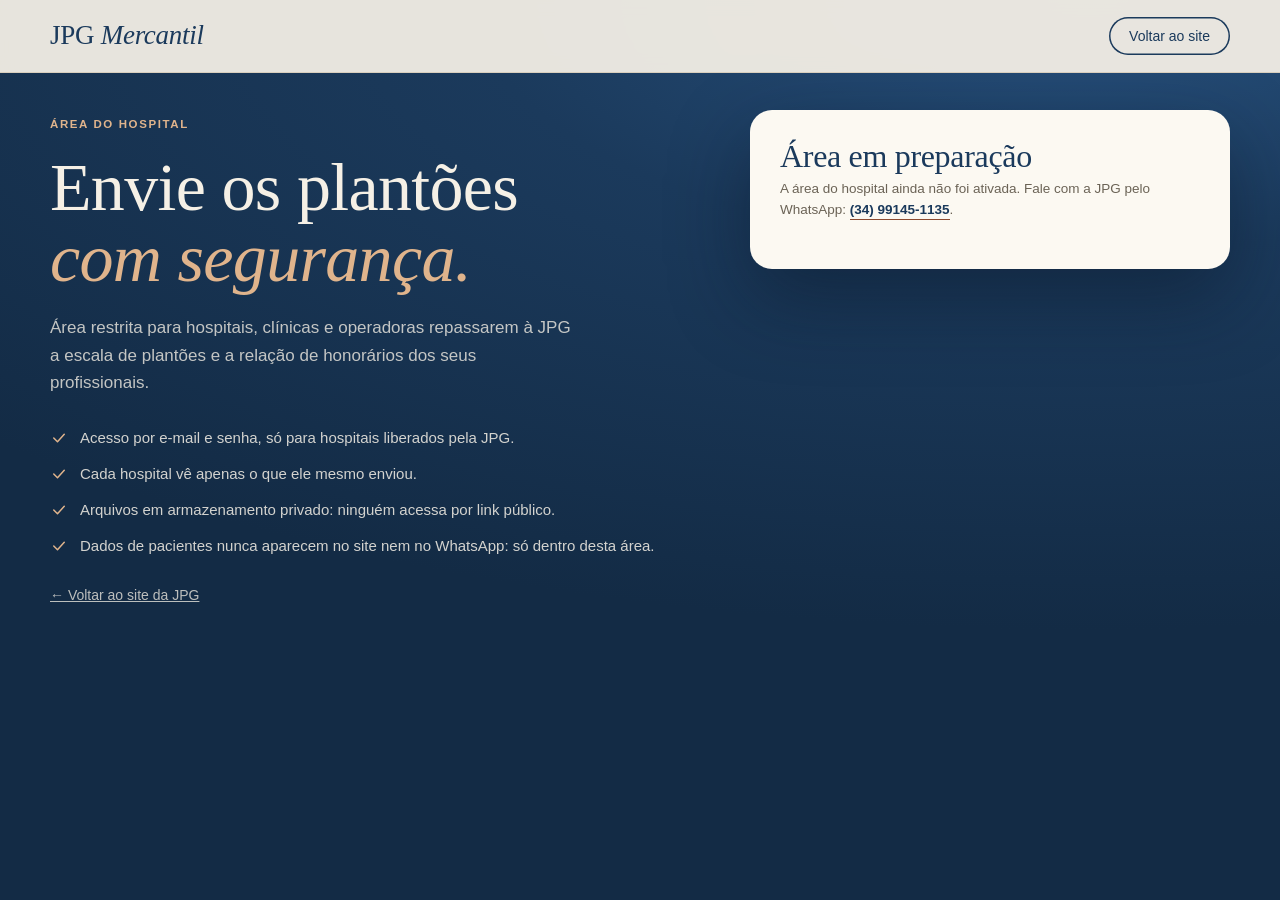
==== hospital.html @ ee18890b "v2 (rascunho): design refinado, taxa oculta, área do hospital com login (Supabase), CSP, sem inline" ====
<!doctype html>
<html lang="pt-BR">
<head>
<meta charset="utf-8">
<meta name="viewport" content="width=device-width, initial-scale=1">
<meta http-equiv="Content-Security-Policy" content="default-src 'self'; script-src 'self'; style-src 'self' https://fonts.googleapis.com; font-src https://fonts.gstatic.com; img-src 'self' data:; connect-src 'self' https://*.supabase.co; form-action 'none'; base-uri 'none'; object-src 'none'">
<meta name="referrer" content="no-referrer">
<meta name="robots" content="noindex,nofollow">
<title>JPG Mercantil · Área do hospital</title>
<link rel="preconnect" href="https://fonts.googleapis.com">
<link rel="preconnect" href="https://fonts.gstatic.com" crossorigin>
<link href="https://fonts.googleapis.com/css2?family=Cormorant+Garamond:ital,wght@0,400;0,500;0,600;1,400;1,500&family=Inter+Tight:wght@400;500;600;700&display=swap" rel="stylesheet">
<link rel="stylesheet" href="style.css">
</head>
<body>
<svg width="0" height="0" class="sprite" aria-hidden="true">
  <symbol id="i-ok" viewBox="0 0 24 24" fill="none" stroke="currentColor" stroke-width="2" stroke-linecap="round" stroke-linejoin="round"><path d="m5 12 5 5 9-10"/></symbol>
  <symbol id="i-seta" viewBox="0 0 24 24" fill="none" stroke="currentColor" stroke-width="1.8" stroke-linecap="round" stroke-linejoin="round"><path d="M5 12h14M13 6l6 6-6 6"/></symbol>
</svg>

<header class="nav solid" id="nav">
  <div class="wrap">
    <a href="index.html" class="logo" aria-label="JPG Mercantil, início">JPG <em>Mercantil</em></a>
    <ul><li><a href="index.html" class="btn btn-o">Voltar ao site</a></li></ul>
  </div>
</header>

<main class="portal">
  <div class="wrap">
    <div>
      <span class="eyebrow">Área do hospital</span>
      <h1>Envie os plantões<br><em>com segurança.</em></h1>
      <p class="lead">Área restrita para hospitais, clínicas e operadoras repassarem à JPG a escala de plantões e a relação de honorários dos seus profissionais.</p>
      <ul class="lista">
        <li><svg><use href="#i-ok"/></svg>Acesso por e-mail e senha, só para hospitais liberados pela JPG.</li>
        <li><svg><use href="#i-ok"/></svg>Cada hospital vê apenas o que ele mesmo enviou.</li>
        <li><svg><use href="#i-ok"/></svg>Arquivos em armazenamento privado: ninguém acessa por link público.</li>
        <li><svg><use href="#i-ok"/></svg>Dados de pacientes nunca aparecem no site nem no WhatsApp: só dentro desta área.</li>
      </ul>
      <a class="voltar" href="index.html">← Voltar ao site da JPG</a>
    </div>

    <div>
      <!-- sem configuração -->
      <div class="pcard oculto" id="v-off">
        <h2>Área em preparação</h2>
        <p class="sub">A área do hospital ainda não foi ativada. Fale com a JPG pelo WhatsApp: <a class="link" href="https://wa.me/5534991451135" target="_blank" rel="noopener">(34) 99145-1135</a>.</p>
      </div>

      <!-- login -->
      <form class="pcard" id="v-login" novalidate>
        <h2>Entrar</h2>
        <p class="sub">Use o e-mail e a senha do seu hospital.</p>
        <div class="campo"><label class="lbl" for="l-email">E-mail</label><input id="l-email" type="email" autocomplete="username" required></div>
        <div class="campo"><label class="lbl" for="l-senha">Senha</label><input id="l-senha" type="password" autocomplete="current-password" required></div>
        <button class="btn btn-t" type="submit">Entrar <svg><use href="#i-seta"/></svg></button>
        <p class="msg" id="l-msg" role="alert"></p>
        <div class="troca"><button type="button" class="linkbtn" id="ir-reset">Esqueci a senha</button><span>·</span><button type="button" class="linkbtn" id="ir-cadastro">Cadastrar hospital</button></div>
      </form>

      <!-- cadastro -->
      <form class="pcard oculto" id="v-cadastro" novalidate>
        <h2>Cadastrar hospital</h2>
        <p class="sub">Depois do cadastro a JPG confere os dados e libera o acesso.</p>
        <div class="campo"><label class="lbl" for="c-razao">Nome do hospital / clínica</label><input id="c-razao" autocomplete="organization" maxlength="120" required></div>
        <div class="grid2">
          <div class="campo"><label class="lbl" for="c-cnpj">CNPJ</label><input id="c-cnpj" inputmode="numeric" maxlength="18" placeholder="00.000.000/0000-00" required></div>
          <div class="campo"><label class="lbl" for="c-tel">Telefone</label><input id="c-tel" inputmode="tel" autocomplete="tel" placeholder="(00) 00000-0000"></div>
        </div>
        <div class="campo"><label class="lbl" for="c-resp">Responsável</label><input id="c-resp" autocomplete="name" maxlength="100" required></div>
        <div class="campo"><label class="lbl" for="c-email">E-mail</label><input id="c-email" type="email" autocomplete="email" required></div>
        <div class="campo"><label class="lbl" for="c-senha">Senha (mínimo 10 caracteres)</label><input id="c-senha" type="password" autocomplete="new-password" minlength="10" required></div>
        <button class="btn btn-t" type="submit">Criar cadastro <svg><use href="#i-seta"/></svg></button>
        <p class="msg" id="c-msg" role="alert"></p>
        <div class="troca"><span>Já tem cadastro?</span><button type="button" class="linkbtn" id="ir-login1">Entrar</button></div>
      </form>

      <!-- redefinir senha -->
      <form class="pcard oculto" id="v-reset" novalidate>
        <h2>Redefinir senha</h2>
        <p class="sub">Enviamos um link para o seu e-mail.</p>
        <div class="campo"><label class="lbl" for="r-email">E-mail</label><input id="r-email" type="email" autocomplete="username" required></div>
        <button class="btn btn-t" type="submit">Enviar link</button>
        <p class="msg" id="r-msg" role="alert"></p>
        <div class="troca"><button type="button" class="linkbtn" id="ir-login2">Voltar</button></div>
      </form>

      <!-- nova senha (depois do link do e-mail) -->
      <form class="pcard oculto" id="v-nova" novalidate>
        <h2>Nova senha</h2>
        <p class="sub">Escolha uma senha com pelo menos 10 caracteres.</p>
        <div class="campo"><label class="lbl" for="n-senha">Nova senha</label><input id="n-senha" type="password" autocomplete="new-password" minlength="10" required></div>
        <button class="btn btn-t" type="submit">Salvar senha</button>
        <p class="msg" id="n-msg" role="alert"></p>
      </form>

      <!-- painel -->
      <section class="pcard oculto" id="v-painel">
        <div class="status-top"><h2 id="p-nome">Seu hospital</h2><span class="badge pend" id="p-badge">Em análise</span></div>
        <p class="sub" id="p-sub"></p>

        <form id="v-envio" novalidate>
          <p class="aviso">Informe só o necessário. Dados de pacientes (quando a guia tiver) vão apenas no arquivo anexado, nunca nos campos de texto.</p>
          <div class="grid2">
            <div class="campo"><label class="lbl" for="e-tipo">Tipo</label>
              <select id="e-tipo"><option value="plantao">Plantões</option><option value="honorario">Honorários de convênio</option></select></div>
            <div class="campo"><label class="lbl" for="e-comp">Competência</label><input id="e-comp" type="month" required></div>
          </div>
          <div class="grid2">
            <div class="campo"><label class="lbl" for="e-valor">Valor total</label><input id="e-valor" inputmode="numeric" placeholder="R$ 0,00" required></div>
            <div class="campo"><label class="lbl" for="e-data">Pagamento previsto</label><input id="e-data" type="date" required></div>
          </div>
          <div class="campo"><label class="lbl" for="e-qtd">Quantidade de profissionais</label><input id="e-qtd" inputmode="numeric" maxlength="4" placeholder="Ex.: 12"></div>
          <div class="campo"><label class="lbl" for="e-obs">Observações (sem dados de pacientes)</label><textarea id="e-obs" maxlength="800"></textarea></div>
          <div class="campo"><label class="lbl" for="e-arq">Escala ou relação (PDF, planilha ou imagem, até 10 MB)</label>
            <input id="e-arq" type="file" accept=".pdf,.xlsx,.xls,.csv,.png,.jpg,.jpeg" multiple></div>
          <button class="btn btn-t" type="submit" id="e-ok">Enviar para a JPG <svg><use href="#i-seta"/></svg></button>
          <p class="msg" id="e-msg" role="alert"></p>
        </form>

        <div class="hist" id="hist"><h3>Seus envios</h3><ul id="hist-l"></ul></div>
        <div class="troca"><button type="button" class="linkbtn" id="sair">Sair</button></div>
      </section>
    </div>
  </div>
</main>

<script src="vendor/supabase.js"></script>
<script src="config.js"></script>
<script src="portal.js" defer></script>
</body>
</html>
---- style.css ----
:root{
  --indigo:#1B3A5C; --indigo-2:#27517E; --indigo-3:#132B45;
  --terracota:#8C4A2F; --terracota-escura:#733B24; --terracota-clara:#E0B48C;
  --papel:#F5F0E6; --papel-2:#EFE7D6; --marfim:#FCF9F2; --claro:#F9F5EC;
  --borda:#D9CFBE; --slate:#6B6356; --tinta:#1E2A36;
  --f-disp:"Cormorant Garamond","Iowan Old Style",Georgia,serif;
  --f-corpo:"Inter Tight",-apple-system,"Segoe UI",sans-serif;
  --raio:14px; --raio-g:22px;
  --sombra:0 1px 2px rgba(27,58,92,.06),0 10px 28px rgba(27,58,92,.08);
  --sombra-2:0 2px 4px rgba(27,58,92,.05),0 24px 60px rgba(27,58,92,.16);
  --curva:cubic-bezier(.16,1,.3,1);
}
*{box-sizing:border-box;margin:0;padding:0}
html{scroll-behavior:smooth;scroll-padding-top:84px}
body{font-family:var(--f-corpo);background:var(--papel);color:var(--tinta);font-size:16px;line-height:1.6;-webkit-font-smoothing:antialiased;overflow-x:hidden}
a{color:inherit}
img{max-width:100%;display:block}
.wrap{width:min(1180px,100% - 40px);margin-inline:auto}
.eyebrow{font-size:11.5px;letter-spacing:.14em;text-transform:uppercase;font-weight:600;color:var(--terracota)}
h1,h2,h3{font-family:var(--f-disp);font-weight:500;line-height:1.05;letter-spacing:-.01em}
h2{font-size:clamp(36px,5vw,58px);color:var(--indigo)}
h2 em,h1 em{font-style:italic;font-weight:400}
.lead{color:var(--slate);font-size:17px;max-width:56ch}
.btn{white-space:nowrap;display:inline-flex;align-items:center;justify-content:center;gap:10px;border:0;cursor:pointer;font:600 15px/1 var(--f-corpo);padding:16px 26px;border-radius:999px;text-decoration:none;transition:transform .3s var(--curva),background .2s,box-shadow .3s}
.btn:active{transform:scale(.97)}
.btn-t{background:var(--terracota);color:#fff;box-shadow:0 8px 22px rgba(140,74,47,.28)}
.btn-t:hover{background:var(--terracota-escura);transform:translateY(-1px)}
.btn-o{background:transparent;color:var(--indigo);box-shadow:inset 0 0 0 1.5px var(--indigo)}
.btn-o:hover{background:var(--indigo);color:var(--papel)}
.btn svg{width:18px;height:18px}
.link{color:var(--indigo);font-weight:600;text-decoration:none;border-bottom:1.5px solid var(--terracota);padding-bottom:2px}

/* ---------- NAV ---------- */
.nav{position:fixed;inset:0 0 auto;z-index:50;transition:background .3s,box-shadow .3s}
.nav.solid{background:rgba(245,240,230,.94);backdrop-filter:blur(8px);box-shadow:0 1px 0 var(--borda)}
.nav .wrap{display:flex;align-items:center;justify-content:space-between;height:72px}
.logo{font-family:var(--f-disp);font-size:27px;color:var(--papel);text-decoration:none;letter-spacing:-.01em;transition:color .3s}
.logo em{font-style:italic}
.nav.solid .logo{color:var(--indigo)}
.nav ul{display:flex;gap:30px;list-style:none;align-items:center}
.nav ul a{text-decoration:none;font-size:14.5px;font-weight:500;color:rgba(245,240,230,.82);transition:color .2s}
.nav ul a:hover{color:#fff}
.nav.solid ul a{color:var(--indigo)}
.nav .btn{padding:12px 20px;font-size:14px}
@media (max-width:980px){.nav ul li:not(:last-child){display:none}}

/* ---------- HERO ---------- */
.hero{background:radial-gradient(120% 90% at 85% 0%,var(--indigo-2) 0%,var(--indigo) 45%,var(--indigo-3) 100%);color:var(--papel);padding:132px 0 88px;position:relative;overflow:hidden}
.hero::after{content:"";position:absolute;right:-180px;bottom:-260px;width:620px;height:620px;border-radius:50%;border:1px solid rgba(224,180,140,.18)}
.hero::before{content:"";position:absolute;right:-90px;bottom:-170px;width:440px;height:440px;border-radius:50%;border:1px solid rgba(224,180,140,.12)}
.hero .wrap{display:grid;grid-template-columns:1.02fr 1fr;gap:56px;align-items:start;position:relative;z-index:1}
.hero .eyebrow{color:var(--terracota-clara)}
.hero h1{font-size:clamp(46px,6.2vw,80px);margin:18px 0 22px;color:var(--papel)}
.hero h1 em{color:var(--terracota-clara)}
.hero .lead{color:rgba(245,240,230,.78);font-size:18px}
.hero .lead strong{color:var(--papel);font-weight:600}
.selos{display:flex;flex-wrap:wrap;gap:10px;margin:28px 0 34px}
.selo{display:inline-flex;align-items:center;gap:8px;font-size:13.5px;font-weight:500;padding:9px 14px;border-radius:999px;background:rgba(245,240,230,.07);border:1px solid rgba(245,240,230,.14)}
.selo svg{width:16px;height:16px;color:var(--terracota-clara)}
.hero-ctas{display:flex;flex-wrap:wrap;gap:14px;align-items:center}
.hero .btn-o{color:var(--papel);box-shadow:inset 0 0 0 1.5px rgba(245,240,230,.5)}
.hero .btn-o:hover{background:var(--papel);color:var(--indigo)}

/* ---------- FORM ---------- */
.form-card{background:var(--marfim);color:var(--tinta);border-radius:var(--raio-g);padding:30px 30px 24px;box-shadow:0 30px 80px rgba(8,20,36,.45)}
.form-card h3{font-size:30px;color:var(--indigo)}
.form-card .sub{font-size:13px;color:var(--slate);margin:4px 0 20px}
.seg{display:grid;grid-auto-flow:column;grid-auto-columns:1fr;background:var(--papel-2);border-radius:999px;padding:4px;margin-bottom:14px}
.seg button{border:0;background:transparent;font:600 13.5px var(--f-corpo);color:var(--slate);padding:10px 6px;border-radius:999px;cursor:pointer;transition:background .25s,color .25s}
.seg button[aria-pressed="true"]{background:var(--indigo);color:var(--papel)}
.lbl{font-size:12.5px;font-weight:600;color:var(--indigo);margin:2px 0 7px;display:block}
.grid2{display:grid;grid-template-columns:1fr 1fr;gap:12px}
.campo{margin-bottom:12px}
.campo input,.campo select{width:100%;font:500 15px var(--f-corpo);color:var(--tinta);background:#fff;border:1px solid var(--borda);border-radius:10px;padding:12px 13px;outline:none;transition:border .2s,box-shadow .2s;appearance:none}
.campo select{background-image:url("data:image/svg+xml,%3Csvg xmlns='http://www.w3.org/2000/svg' width='12' height='8'%3E%3Cpath d='M1 1l5 5 5-5' fill='none' stroke='%231B3A5C' stroke-width='1.6'/%3E%3C/svg%3E");background-repeat:no-repeat;background-position:right 13px center}
.campo input:focus,.campo select:focus{border-color:var(--indigo-2);box-shadow:0 0 0 3px rgba(39,81,126,.14)}
.campo input::placeholder{color:#A79E90}
.form-card .btn{width:100%;margin-top:6px}
.nota{display:flex;gap:8px;align-items:center;justify-content:center;font-size:12px;color:var(--slate);margin-top:12px;text-align:center}
.nota svg{width:14px;height:14px;flex:none}

/* ---------- FAIXA ---------- */
.faixa{background:var(--indigo-3);color:var(--papel);text-align:center;padding:22px 20px;font-family:var(--f-disp);font-size:clamp(21px,2.6vw,28px)}
.faixa em{color:var(--terracota-clara)}

/* ---------- SECTIONS ---------- */
section{padding:120px 0}
.head{max-width:720px;margin-bottom:56px}
.head.c{margin-inline:auto;text-align:center}
.head.c .lead{margin-inline:auto}
.head h2{margin:14px 0 16px}

/* simulador */
.sim .wrap{display:grid;grid-template-columns:.9fr 1.1fr;gap:72px;align-items:center}
.phone{position:relative;width:300px;margin-inline:auto}
.phone-body{background:#0F1E30;border-radius:46px;padding:12px;box-shadow:var(--sombra-2),0 0 0 2px #2b3a4d inset}
.screen{background:linear-gradient(180deg,var(--indigo) 0%,var(--indigo-3) 100%);border-radius:36px;height:590px;padding:22px 18px;color:var(--papel);overflow:hidden;position:relative}
.notch{width:96px;height:26px;background:#0F1E30;border-radius:20px;margin:-8px auto 18px}
.sc-top{display:flex;justify-content:space-between;align-items:center;margin-bottom:20px}
.sc-top .logo{font-size:21px;color:var(--papel)}
.sc-bal{background:rgba(245,240,230,.08);border:1px solid rgba(245,240,230,.12);border-radius:20px;padding:18px}
.sc-bal small{font-size:10px;letter-spacing:.12em;text-transform:uppercase;color:var(--terracota-clara);font-weight:600}
.sc-bal b{display:block;font-family:var(--f-disp);font-size:38px;font-weight:500;margin:4px 0}
.sc-bal span{font-size:11.5px;color:rgba(245,240,230,.7)}
.sc-acts{display:grid;grid-template-columns:repeat(3,1fr);gap:8px;margin:14px 0 20px}
.sc-acts div{background:rgba(245,240,230,.06);border-radius:14px;padding:12px 4px;text-align:center;font-size:10.5px;color:rgba(245,240,230,.8)}
.sc-acts svg{width:18px;height:18px;margin:0 auto 6px;color:var(--terracota-clara)}
.sc-list small{font-size:10px;letter-spacing:.12em;text-transform:uppercase;color:rgba(245,240,230,.55);font-weight:600}
.op{display:flex;align-items:center;gap:10px;padding:11px 0;border-bottom:1px solid rgba(245,240,230,.08);font-size:12px}
.op i{width:30px;height:30px;border-radius:10px;background:rgba(224,180,140,.15);display:grid;place-items:center;font-style:normal;color:var(--terracota-clara);font-weight:700;font-size:11px}
.op div{flex:1;line-height:1.3}
.op div span{display:block;font-size:10.5px;color:rgba(245,240,230,.55)}
.op b{color:var(--terracota-clara);font-weight:600}
.flutua{position:absolute;background:var(--marfim);color:var(--indigo);border-radius:16px;padding:10px 14px;box-shadow:var(--sombra-2);font-size:12px;line-height:1.25;display:flex;gap:10px;align-items:center;animation:boia 5s ease-in-out infinite}
.flutua b{display:block;font-size:13.5px}
.flutua i{width:30px;height:30px;border-radius:50%;background:var(--terracota);color:#fff;display:grid;place-items:center;font-style:normal}
.flutua i svg{width:15px;height:15px}
.f1{left:-58px;top:70px}
.f2{right:-62px;top:250px;animation-delay:-2.5s}
@keyframes boia{50%{transform:translateY(-8px)}}

.sim-card{background:var(--marfim);border:1px solid var(--borda);border-radius:var(--raio-g);padding:36px;box-shadow:var(--sombra)}
.sim-card .lbl{font-size:13.5px}
.valor-in{width:100%;text-align:center;font:500 40px var(--f-disp);color:var(--indigo);background:#fff;border:1px solid var(--borda);border-radius:14px;padding:12px;outline:none}
.valor-in:focus{border-color:var(--indigo-2);box-shadow:0 0 0 3px rgba(39,81,126,.14)}
.dias-h{display:flex;justify-content:space-between;align-items:center;margin:28px 0 12px}
.pill{background:var(--indigo);color:var(--papel);font-weight:600;font-size:13px;padding:6px 14px;border-radius:999px}
.dias{display:grid;grid-template-columns:repeat(5,1fr);gap:8px}
.dias button{border:1px solid var(--borda);background:#fff;border-radius:12px;padding:12px 0;font:600 15px var(--f-corpo);color:var(--slate);cursor:pointer;transition:all .25s var(--curva)}
.dias button:hover{border-color:var(--indigo-2);color:var(--indigo)}
.dias button[aria-pressed="true"]{background:var(--indigo);border-color:var(--indigo);color:var(--papel);transform:translateY(-2px)}
.result{margin:28px 0 22px;background:var(--indigo);color:var(--papel);border-radius:18px;padding:26px;text-align:center;position:relative;overflow:hidden}
.result small{font-size:11px;letter-spacing:.14em;text-transform:uppercase;color:var(--terracota-clara);font-weight:600}
.result b{display:block;font:500 clamp(46px,6vw,60px)/1.05 var(--f-disp);margin:6px 0 10px}
.result .det{display:flex;justify-content:center;gap:18px;flex-wrap:wrap;font-size:12.5px;color:rgba(245,240,230,.72)}
.sim-card .btn{width:100%}
.sim-card .nota{margin-top:14px}

/* problema */
.prob{background:var(--papel-2)}
.prob-grid{display:grid;grid-template-columns:repeat(4,1fr);gap:0;border-top:1px solid var(--indigo)}
.prob-grid article{padding:26px 26px 0 0}
.prob-grid article + article{padding-left:26px;border-left:1px solid var(--borda)}
.prob-grid .n{font-size:12px;font-weight:600;color:var(--terracota);letter-spacing:.08em}
.prob-grid h3{font-size:27px;color:var(--indigo);margin:10px 0 10px}
.prob-grid p{font-size:14.5px;color:var(--slate)}
.prob .fim{margin-top:56px;display:flex;align-items:center;gap:22px;flex-wrap:wrap}
.prob .fim p{font-family:var(--f-disp);font-size:clamp(26px,3vw,34px);color:var(--indigo);font-style:italic}

/* passos */
.passos{position:relative;display:grid;grid-template-columns:repeat(4,1fr);gap:28px;counter-reset:p}
.passos::before{content:"";position:absolute;top:34px;left:12.5%;right:12.5%;border-top:2px dashed var(--terracota-clara)}
.passo{text-align:center;position:relative}
.passo .num{width:68px;height:68px;border-radius:50%;background:var(--terracota);color:#fff;display:grid;place-items:center;margin:0 auto 22px;font:500 32px var(--f-disp);box-shadow:0 0 0 8px var(--papel),0 10px 26px rgba(140,74,47,.3);position:relative}
.passo .tag{display:inline-block;font-size:11.5px;font-weight:600;color:var(--terracota-escura);background:#F1DFCC;border-radius:999px;padding:4px 11px;margin-bottom:10px}
.passo h3{font-size:28px;color:var(--indigo);margin-bottom:8px}
.passo p{font-size:14.5px;color:var(--slate);max-width:28ch;margin-inline:auto}
.passos-cta{text-align:center;margin-top:56px}

/* comparação */
.comp{background:var(--indigo);color:var(--papel)}
.comp h2{color:var(--papel)}
.comp h2 em{color:var(--terracota-clara)}
.comp .eyebrow{color:var(--terracota-clara)}
.comp .lead{color:rgba(245,240,230,.72)}
.tabela{max-width:880px;margin-inline:auto;border-radius:var(--raio-g);overflow:hidden;background:rgba(245,240,230,.04);border:1px solid rgba(245,240,230,.12)}
.tr{display:grid;grid-template-columns:1fr 1.2fr 1.2fr}
.tr > div{padding:17px 22px;font-size:14.5px;display:flex;gap:10px;align-items:flex-start}
.tr + .tr{border-top:1px solid rgba(245,240,230,.09)}
.tr.th > div{font-weight:600;font-size:13px;letter-spacing:.06em;text-transform:uppercase;color:rgba(245,240,230,.6)}
.tr.th > div:last-child{color:var(--terracota-clara)}
.tr > div:first-child{font-weight:600;color:var(--papel)}
.tr > div:nth-child(2){color:rgba(245,240,230,.6)}
.tr > div:last-child{background:rgba(224,180,140,.09);color:var(--papel)}
.tr svg{width:16px;height:16px;flex:none;margin-top:3px}
.x{color:#D9897A}.ok{color:var(--terracota-clara)}
.comp .rodape{max-width:640px;margin:26px auto 0;text-align:center;font-size:13.5px;color:rgba(245,240,230,.6)}
.comp .passos-cta{margin-top:36px}

/* FAQ */
.faq .wrap{display:grid;grid-template-columns:.8fr 1.2fr;gap:72px;align-items:start}
.faq h2{position:sticky;top:110px}
.faq details{border-bottom:1px solid var(--borda)}
.faq summary{list-style:none;cursor:pointer;display:flex;justify-content:space-between;gap:20px;align-items:center;padding:22px 0;font:500 24px/1.2 var(--f-disp);color:var(--indigo)}
.faq summary::-webkit-details-marker{display:none}
.faq summary::after{content:"+";font:300 30px var(--f-corpo);color:var(--terracota);transition:transform .35s var(--curva)}
.faq details[open] summary::after{transform:rotate(45deg)}
.faq details p{color:var(--slate);padding:0 40px 22px 0;font-size:15.5px}
.faq .mais{margin-top:30px;display:flex;gap:18px;align-items:center;flex-wrap:wrap}

/* CTA final */
.final{background:var(--papel-2);padding:96px 0}
.final .wrap{display:flex;justify-content:space-between;align-items:center;gap:40px;flex-wrap:wrap}
.final h2{font-size:clamp(34px,4.4vw,52px)}
.final .acts{display:flex;gap:16px;flex-wrap:wrap;align-items:center}

footer{background:var(--indigo);color:rgba(245,240,230,.75);padding:64px 0 32px;font-size:14px}
footer .cols{display:grid;grid-template-columns:1.4fr 1fr 1fr;gap:40px;padding-bottom:40px;border-bottom:1px solid rgba(245,240,230,.12)}
footer .logo{color:var(--papel);display:inline-block;margin-bottom:12px}
footer h4{font-size:11.5px;letter-spacing:.14em;text-transform:uppercase;color:var(--terracota-clara);font-weight:600;margin-bottom:14px}
footer ul{list-style:none;display:grid;gap:8px}
footer a{text-decoration:none}
footer a:hover{color:var(--papel)}
footer .legal{padding-top:24px;display:flex;justify-content:space-between;gap:20px;flex-wrap:wrap;font-size:12.5px;color:rgba(245,240,230,.5)}

/* whatsapp flutuante */
.wpp{opacity:0;pointer-events:none;transition:opacity .3s,transform .3s var(--curva);position:fixed;right:20px;bottom:20px;z-index:40;width:58px;height:58px;border-radius:50%;background:var(--terracota);color:#fff;display:grid;place-items:center;box-shadow:0 10px 28px rgba(140,74,47,.4);transition:transform .3s var(--curva)}
.wpp.on{opacity:1;pointer-events:auto}.wpp:hover{transform:scale(1.06)}
.wpp svg{width:28px;height:28px}

/* reveal */
.rv{opacity:0;transform:translateY(22px);transition:opacity .9s var(--curva),transform .9s var(--curva)}
.rv.in{opacity:1;transform:none}
@media (prefers-reduced-motion:reduce){.rv{opacity:1;transform:none;transition:none}.flutua{animation:none}html{scroll-behavior:auto}}

/* ---------- RESPONSIVO ---------- */
@media (max-width:1000px){
  .hero .wrap,.sim .wrap,.faq .wrap{grid-template-columns:1fr;gap:48px}
  .faq h2{position:static}
  .prob-grid{grid-template-columns:1fr 1fr;row-gap:34px}
  .prob-grid article:nth-child(3){padding-left:0;border-left:0}
  .sim .phone{order:2}
}
@media (max-width:640px){
  .wrap{width:calc(100% - 32px)}
  section{padding:80px 0}
  .hero{padding:104px 0 56px}
  .hero .lead{font-size:16.5px}
  .form-card{padding:24px 18px 20px;border-radius:18px}
  .grid2{grid-template-columns:1fr 1fr;gap:10px}
  .grid2.st{grid-template-columns:1fr}
  .hero-ctas .btn{flex:1}
  .prob-grid{grid-template-columns:1fr;border-top:0}
  .prob-grid article,.prob-grid article + article{padding:20px 0 0;border-left:0;border-top:1px solid var(--borda)}
  .prob-grid article:first-child{border-top:1px solid var(--indigo)}
  .passos{grid-template-columns:1fr;gap:34px;text-align:left}
  .passos::before{top:34px;bottom:34px;left:33px;right:auto;border-top:0;border-left:2px dashed var(--terracota-clara)}
  .passo{display:grid;grid-template-columns:68px 1fr;gap:18px;text-align:left}
  .passo .num{margin:0}
  .passo p{margin:0}
  .sim-card{padding:24px 18px}
  .dias{gap:6px}
  .sim .phone{display:none}
  .hero-ctas .btn{padding:15px 18px}
  footer li{overflow-wrap:anywhere}
  .tr{grid-template-columns:.85fr 1fr 1fr}
  .tr > div{padding:14px 10px;font-size:13px;gap:6px}
  .tr.th > div{font-size:11px}
  .tr svg{display:none}
  .faq summary{font-size:21px}
  footer .cols{grid-template-columns:1fr 1fr}
  footer .cols > div:first-child{grid-column:1/-1}
  .final .acts .btn{flex:1}
}

/* ---------- v2 ---------- */
.sprite{position:absolute}
.head.tight{margin-bottom:32px}
.lbl.flat{margin:0}
.lead.mt{margin-top:12px}
::selection{background:var(--terracota);color:#fff}
.nav .btn-o{box-shadow:inset 0 0 0 1.5px rgba(245,240,230,.55);color:var(--papel)}
.nav.solid .btn-o{box-shadow:inset 0 0 0 1.5px var(--indigo);color:var(--indigo)}
.nav.solid .btn-o:hover,.nav .btn-o:hover{background:var(--indigo);color:var(--papel)}
.nav ul a.btn-t{color:#fff}
.hero-h{display:inline-flex;gap:8px;align-items:center;flex-wrap:wrap;margin-top:26px;font-size:14px;color:rgba(245,240,230,.78);text-decoration:none;border-bottom:1px solid rgba(224,180,140,.4);padding-bottom:3px}
.hero-h span{color:var(--terracota-clara);font-weight:600}
.hero-h svg{width:15px;height:15px}
.hero-h:hover{color:#fff;border-color:var(--terracota-clara)}
.form-card{border:1px solid rgba(255,255,255,.5)}
.selo{backdrop-filter:blur(4px)}
.prob-grid article{transition:transform .4s var(--curva)}
.prob-grid article:hover{transform:translateY(-4px)}
.passo .num{transition:transform .4s var(--curva)}
.passo:hover .num{transform:scale(1.07)}
.sim-card,.form-card{transition:box-shadow .4s}
.btn-t{background:linear-gradient(180deg,#9A5435,var(--terracota))}
.btn-t:hover{background:linear-gradient(180deg,var(--terracota),var(--terracota-escura))}
.faq summary:hover{color:var(--terracota)}
.result .det{font-size:13px}

/* hospitais */
.hosp{background:var(--marfim);border-block:1px solid var(--borda)}
.hosp .wrap{display:grid;grid-template-columns:1.05fr 1fr;gap:64px;align-items:center}
.hosp h2{margin:14px 0 18px}
.hosp-acts{display:flex;flex-wrap:wrap;gap:22px;align-items:center;margin-top:30px}
.hosp-cards{display:grid;gap:14px}
.hosp-cards article{display:grid;grid-template-columns:48px 1fr;gap:4px 18px;background:var(--papel);border:1px solid var(--borda);border-radius:var(--raio);padding:20px 22px;transition:transform .4s var(--curva),box-shadow .4s}
.hosp-cards article:hover{transform:translateX(6px);box-shadow:var(--sombra)}
.hosp-cards i{grid-row:span 2;width:48px;height:48px;border-radius:14px;background:var(--indigo);color:var(--terracota-clara);display:grid;place-items:center}
.hosp-cards i svg{width:22px;height:22px}
.hosp-cards h3{font-size:26px;color:var(--indigo)}
.hosp-cards p{font-size:14.5px;color:var(--slate)}
@media (max-width:1000px){.hosp .wrap{grid-template-columns:1fr;gap:40px}}
@media (max-width:640px){.hosp-acts .btn{flex:1}}

/* ---------- portal do hospital ---------- */
.portal{min-height:100vh;background:radial-gradient(120% 70% at 85% 0%,var(--indigo-2) 0%,var(--indigo) 40%,var(--indigo-3) 100%);padding:110px 0 60px;color:var(--papel)}
.portal .wrap{display:grid;grid-template-columns:1fr 480px;gap:64px;align-items:start}
.portal h1{font-size:clamp(42px,5.4vw,68px);margin:16px 0 20px;color:var(--papel)}
.portal h1 em{color:var(--terracota-clara)}
.portal .eyebrow{color:var(--terracota-clara)}
.portal .lead{color:rgba(245,240,230,.78)}
.portal ul.lista{list-style:none;display:grid;gap:12px;margin-top:30px}
.portal ul.lista li{display:flex;gap:12px;align-items:flex-start;font-size:15px;color:rgba(245,240,230,.85)}
.portal ul.lista svg{width:18px;height:18px;flex:none;margin-top:3px;color:var(--terracota-clara)}
.pcard{background:var(--marfim);color:var(--tinta);border-radius:var(--raio-g);padding:30px;box-shadow:0 30px 80px rgba(8,20,36,.45)}
.pcard h2{font-size:32px;margin-bottom:4px}
.pcard .sub{font-size:13.5px;color:var(--slate);margin-bottom:18px}
.pcard .btn{width:100%;margin-top:8px}
.pcard .btn[disabled]{opacity:.6;cursor:wait}
.pcard .campo textarea{width:100%;font:500 15px var(--f-corpo);color:var(--tinta);background:#fff;border:1px solid var(--borda);border-radius:10px;padding:12px 13px;outline:none;resize:vertical;min-height:90px}
.pcard .campo textarea:focus,.pcard input[type=file]:focus{border-color:var(--indigo-2);box-shadow:0 0 0 3px rgba(39,81,126,.14)}
.pcard input[type=file]{width:100%;font:500 14px var(--f-corpo);background:#fff;border:1px dashed var(--borda);border-radius:10px;padding:12px}
.troca{display:flex;justify-content:center;gap:6px;margin-top:16px;font-size:13.5px;color:var(--slate)}
.linkbtn{background:none;border:0;font:600 13.5px var(--f-corpo);color:var(--indigo);cursor:pointer;border-bottom:1.5px solid var(--terracota);padding:0 0 1px}
.msg{font-size:13.5px;border-radius:10px;padding:11px 13px;margin:12px 0 0;display:none}
.msg.on{display:block}
.msg.erro{background:#F6E1DC;color:#7A2A1C}
.msg.ok{background:#E3EEDF;color:#2D5A27}
.msg.info{background:#E8EEF5;color:var(--indigo)}
.status-top{display:flex;justify-content:space-between;align-items:center;gap:12px;margin-bottom:6px;flex-wrap:wrap}
.badge{font-size:11.5px;font-weight:600;letter-spacing:.06em;text-transform:uppercase;border-radius:999px;padding:5px 11px}
.badge.pend{background:#F1DFCC;color:var(--terracota-escura)}
.badge.apr{background:#DDEBD8;color:#2D5A27}
.aviso{font-size:12.5px;color:var(--slate);background:var(--papel-2);border-radius:10px;padding:11px 13px;margin:6px 0 14px}
.hist{margin-top:22px;border-top:1px solid var(--borda);padding-top:14px}
.hist h3{font-size:22px;color:var(--indigo);margin-bottom:6px}
.hist li{list-style:none;display:flex;justify-content:space-between;gap:10px;font-size:13.5px;padding:8px 0;border-bottom:1px solid var(--borda);color:var(--slate)}
.hist li b{color:var(--indigo);font-weight:600}
.oculto{display:none!important}
.voltar{display:inline-block;margin-top:26px;color:rgba(245,240,230,.75);font-size:14px}
@media (max-width:1000px){.portal .wrap{grid-template-columns:1fr;gap:40px}}
@media (max-width:640px){.pcard{padding:24px 18px}.portal{padding-top:96px}}
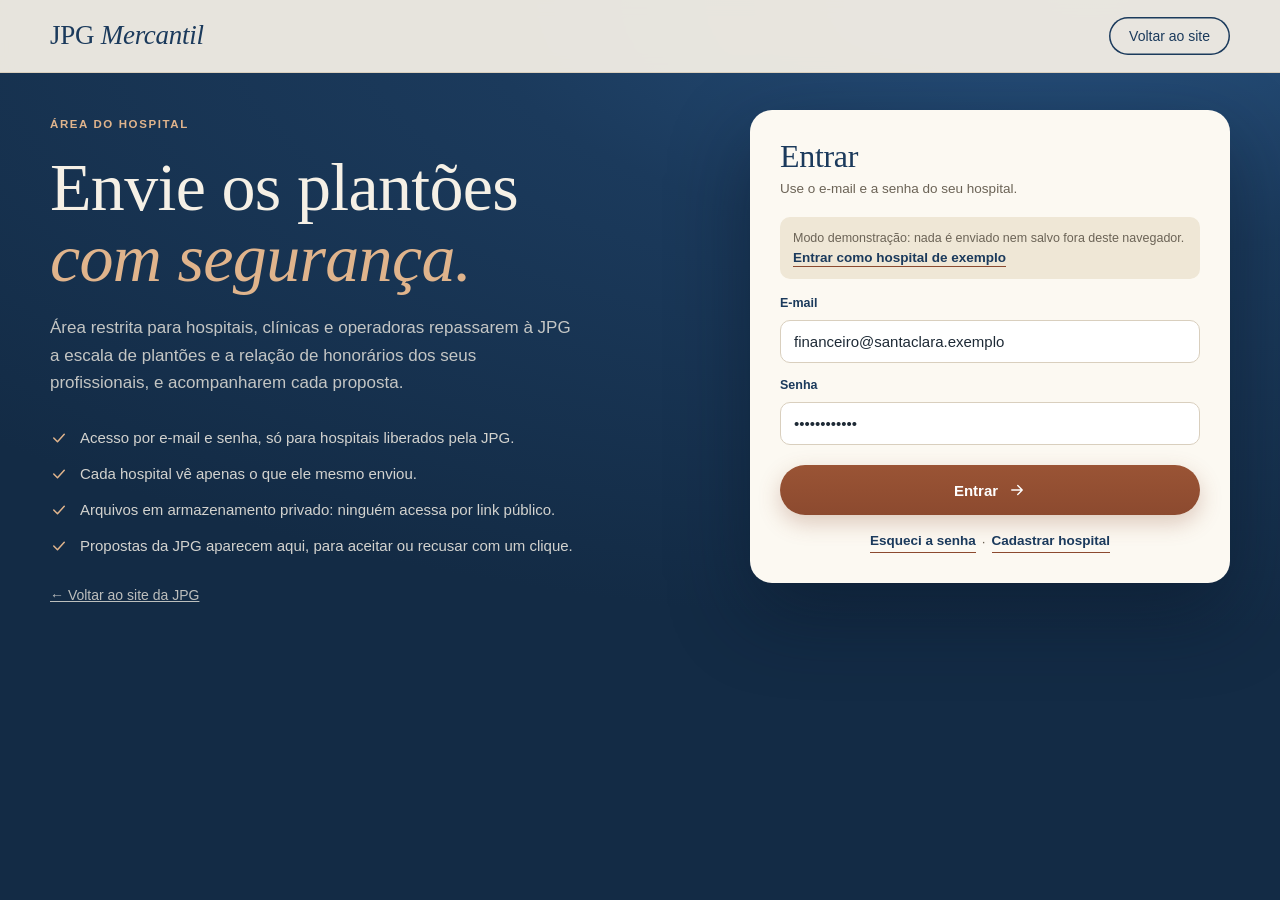
==== commit e4797531: "v2 (rascunho): área do hospital completa, painel da JPG, modo demonstração, simulador sem celular Co" ====
--- a/hospital.html
+++ b/hospital.html
@@ -11,13 +11,23 @@
 <link rel="preconnect" href="https://fonts.gstatic.com" crossorigin>
 <link href="https://fonts.googleapis.com/css2?family=Cormorant+Garamond:ital,wght@0,400;0,500;0,600;1,400;1,500&family=Inter+Tight:wght@400;500;600;700&display=swap" rel="stylesheet">
 <link rel="stylesheet" href="style.css">
+<link rel="stylesheet" href="painel.css">
 </head>
 <body>
 <svg width="0" height="0" class="sprite" aria-hidden="true">
   <symbol id="i-ok" viewBox="0 0 24 24" fill="none" stroke="currentColor" stroke-width="2" stroke-linecap="round" stroke-linejoin="round"><path d="m5 12 5 5 9-10"/></symbol>
   <symbol id="i-seta" viewBox="0 0 24 24" fill="none" stroke="currentColor" stroke-width="1.8" stroke-linecap="round" stroke-linejoin="round"><path d="M5 12h14M13 6l6 6-6 6"/></symbol>
+  <symbol id="i-casa" viewBox="0 0 24 24" fill="none" stroke="currentColor" stroke-width="1.7" stroke-linecap="round" stroke-linejoin="round"><path d="M3 11 12 4l9 7"/><path d="M5 10v10h14V10"/></symbol>
+  <symbol id="i-mais" viewBox="0 0 24 24" fill="none" stroke="currentColor" stroke-width="1.7" stroke-linecap="round"><circle cx="12" cy="12" r="9"/><path d="M12 8v8M8 12h8"/></symbol>
+  <symbol id="i-lista" viewBox="0 0 24 24" fill="none" stroke="currentColor" stroke-width="1.7" stroke-linecap="round"><path d="M8 6h13M8 12h13M8 18h13M3.5 6h.01M3.5 12h.01M3.5 18h.01"/></symbol>
+  <symbol id="i-doc" viewBox="0 0 24 24" fill="none" stroke="currentColor" stroke-width="1.7" stroke-linecap="round" stroke-linejoin="round"><path d="M14 3H6v18h12V7z"/><path d="M14 3v4h4M9 13h6M9 17h4"/></symbol>
+  <symbol id="i-user" viewBox="0 0 24 24" fill="none" stroke="currentColor" stroke-width="1.7" stroke-linecap="round"><circle cx="12" cy="8" r="4"/><path d="M4 21c1.5-4 4.5-6 8-6s6.5 2 8 6"/></symbol>
+  <symbol id="i-sair" viewBox="0 0 24 24" fill="none" stroke="currentColor" stroke-width="1.7" stroke-linecap="round" stroke-linejoin="round"><path d="M15 4h4v16h-4M10 8l-4 4 4 4M6 12h10"/></symbol>
+  <symbol id="i-x" viewBox="0 0 24 24" fill="none" stroke="currentColor" stroke-width="1.8" stroke-linecap="round"><path d="M6 6l12 12M18 6 6 18"/></symbol>
 </svg>
 
+<!-- ===================== ENTRADA (login, cadastro, senha) ===================== -->
+<div id="tela-entrada">
 <header class="nav solid" id="nav">
   <div class="wrap">
     <a href="index.html" class="logo" aria-label="JPG Mercantil, início">JPG <em>Mercantil</em></a>
@@ -30,27 +40,21 @@
     <div>
       <span class="eyebrow">Área do hospital</span>
       <h1>Envie os plantões<br><em>com segurança.</em></h1>
-      <p class="lead">Área restrita para hospitais, clínicas e operadoras repassarem à JPG a escala de plantões e a relação de honorários dos seus profissionais.</p>
+      <p class="lead">Área restrita para hospitais, clínicas e operadoras repassarem à JPG a escala de plantões e a relação de honorários dos seus profissionais, e acompanharem cada proposta.</p>
       <ul class="lista">
         <li><svg><use href="#i-ok"/></svg>Acesso por e-mail e senha, só para hospitais liberados pela JPG.</li>
         <li><svg><use href="#i-ok"/></svg>Cada hospital vê apenas o que ele mesmo enviou.</li>
         <li><svg><use href="#i-ok"/></svg>Arquivos em armazenamento privado: ninguém acessa por link público.</li>
-        <li><svg><use href="#i-ok"/></svg>Dados de pacientes nunca aparecem no site nem no WhatsApp: só dentro desta área.</li>
+        <li><svg><use href="#i-ok"/></svg>Propostas da JPG aparecem aqui, para aceitar ou recusar com um clique.</li>
       </ul>
       <a class="voltar" href="index.html">← Voltar ao site da JPG</a>
     </div>
 
     <div>
-      <!-- sem configuração -->
-      <div class="pcard oculto" id="v-off">
-        <h2>Área em preparação</h2>
-        <p class="sub">A área do hospital ainda não foi ativada. Fale com a JPG pelo WhatsApp: <a class="link" href="https://wa.me/5534991451135" target="_blank" rel="noopener">(34) 99145-1135</a>.</p>
-      </div>
-
-      <!-- login -->
       <form class="pcard" id="v-login" novalidate>
         <h2>Entrar</h2>
         <p class="sub">Use o e-mail e a senha do seu hospital.</p>
+        <p class="aviso demo oculto">Modo demonstração: nada é enviado nem salvo fora deste navegador. <button type="button" class="linkbtn" id="demo-entrar">Entrar como hospital de exemplo</button></p>
         <div class="campo"><label class="lbl" for="l-email">E-mail</label><input id="l-email" type="email" autocomplete="username" required></div>
         <div class="campo"><label class="lbl" for="l-senha">Senha</label><input id="l-senha" type="password" autocomplete="current-password" required></div>
         <button class="btn btn-t" type="submit">Entrar <svg><use href="#i-seta"/></svg></button>
@@ -58,7 +62,6 @@
         <div class="troca"><button type="button" class="linkbtn" id="ir-reset">Esqueci a senha</button><span>·</span><button type="button" class="linkbtn" id="ir-cadastro">Cadastrar hospital</button></div>
       </form>
 
-      <!-- cadastro -->
       <form class="pcard oculto" id="v-cadastro" novalidate>
         <h2>Cadastrar hospital</h2>
         <p class="sub">Depois do cadastro a JPG confere os dados e libera o acesso.</p>
@@ -75,7 +78,6 @@
         <div class="troca"><span>Já tem cadastro?</span><button type="button" class="linkbtn" id="ir-login1">Entrar</button></div>
       </form>
 
-      <!-- redefinir senha -->
       <form class="pcard oculto" id="v-reset" novalidate>
         <h2>Redefinir senha</h2>
         <p class="sub">Enviamos um link para o seu e-mail.</p>
@@ -85,7 +87,6 @@
         <div class="troca"><button type="button" class="linkbtn" id="ir-login2">Voltar</button></div>
       </form>
 
-      <!-- nova senha (depois do link do e-mail) -->
       <form class="pcard oculto" id="v-nova" novalidate>
         <h2>Nova senha</h2>
         <p class="sub">Escolha uma senha com pelo menos 10 caracteres.</p>
@@ -93,14 +94,54 @@
         <button class="btn btn-t" type="submit">Salvar senha</button>
         <p class="msg" id="n-msg" role="alert"></p>
       </form>
-
-      <!-- painel -->
-      <section class="pcard oculto" id="v-painel">
-        <div class="status-top"><h2 id="p-nome">Seu hospital</h2><span class="badge pend" id="p-badge">Em análise</span></div>
-        <p class="sub" id="p-sub"></p>
-
+    </div>
+  </div>
+</main>
+</div>
+
+<!-- ===================== PAINEL DO HOSPITAL ===================== -->
+<div class="app oculto" id="tela-app">
+  <aside class="side">
+    <a href="index.html" class="logo">JPG <em>Mercantil</em></a>
+    <div class="side-quem"><small>Área do hospital</small><b id="h-nome">Seu hospital</b><span class="badge pend" id="h-badge">Em análise</span></div>
+    <nav class="side-nav" aria-label="Menu">
+      <button type="button" data-pg="resumo" aria-current="page"><svg><use href="#i-casa"/></svg>Resumo</button>
+      <button type="button" data-pg="novo"><svg><use href="#i-mais"/></svg>Novo envio</button>
+      <button type="button" data-pg="envios"><svg><use href="#i-lista"/></svg>Envios</button>
+      <button type="button" data-pg="propostas"><svg><use href="#i-doc"/></svg>Propostas<i class="conta oculto" id="n-prop"></i></button>
+      <button type="button" data-pg="conta"><svg><use href="#i-user"/></svg>Cadastro</button>
+    </nav>
+    <div class="side-pe">
+      <p class="demo oculto">Demonstração · dados de exemplo<br><button type="button" class="linkbtn claro" id="demo-reset">Recomeçar exemplo</button></p>
+      <button type="button" class="side-sair" id="sair"><svg><use href="#i-sair"/></svg>Sair</button>
+    </div>
+  </aside>
+
+  <main class="main">
+    <div class="faixa-pend oculto" id="faixa-pend">A JPG está conferindo o cadastro do hospital. Assim que for liberado, o envio de escalas fica disponível.</div>
+
+    <!-- RESUMO -->
+    <section class="pg" id="pg-resumo">
+      <header class="topo"><div><span class="eyebrow">Resumo</span><h1 id="r-ola">Olá</h1></div>
+        <button type="button" class="btn btn-t" data-pg="novo">Novo envio <svg><use href="#i-seta"/></svg></button></header>
+      <div class="kpis">
+        <div class="kpi"><small>Enviado este mês</small><b id="k-mes">R$ 0</b><span id="k-mes-s">—</span></div>
+        <div class="kpi"><small>Em análise</small><b id="k-anal">0</b><span>envios aguardando a JPG</span></div>
+        <div class="kpi destaque"><small>Propostas abertas</small><b id="k-prop">0</b><span id="k-prop-s">nenhuma para responder</span></div>
+        <div class="kpi"><small>Concluídos</small><b id="k-conc">0</b><span id="k-conc-s">—</span></div>
+      </div>
+      <div class="duas">
+        <div class="bloco"><div class="bloco-t"><h2>Últimos envios</h2><button type="button" class="linkbtn" data-pg="envios">Ver todos</button></div><ul class="linhas" id="r-envios"></ul></div>
+        <div class="bloco"><div class="bloco-t"><h2>Propostas para responder</h2><button type="button" class="linkbtn" data-pg="propostas">Ver todas</button></div><div id="r-props"></div></div>
+      </div>
+    </section>
+
+    <!-- NOVO ENVIO -->
+    <section class="pg oculto" id="pg-novo">
+      <header class="topo"><div><span class="eyebrow">Novo envio</span><h1>Enviar escala ou <em>honorários</em></h1></div></header>
+      <div class="bloco estreito">
+        <p class="aviso" id="novo-bloq">Informe só o necessário. Dados de pacientes (quando a guia tiver) vão apenas no arquivo anexado, nunca nos campos de texto.</p>
         <form id="v-envio" novalidate>
-          <p class="aviso">Informe só o necessário. Dados de pacientes (quando a guia tiver) vão apenas no arquivo anexado, nunca nos campos de texto.</p>
           <div class="grid2">
             <div class="campo"><label class="lbl" for="e-tipo">Tipo</label>
               <select id="e-tipo"><option value="plantao">Plantões</option><option value="honorario">Honorários de convênio</option></select></div>
@@ -112,21 +153,49 @@
           </div>
           <div class="campo"><label class="lbl" for="e-qtd">Quantidade de profissionais</label><input id="e-qtd" inputmode="numeric" maxlength="4" placeholder="Ex.: 12"></div>
           <div class="campo"><label class="lbl" for="e-obs">Observações (sem dados de pacientes)</label><textarea id="e-obs" maxlength="800"></textarea></div>
-          <div class="campo"><label class="lbl" for="e-arq">Escala ou relação (PDF, planilha ou imagem, até 10 MB)</label>
+          <div class="campo"><label class="lbl" for="e-arq">Escala ou relação (PDF, planilha ou imagem, até 10 MB cada, até 5 arquivos)</label>
             <input id="e-arq" type="file" accept=".pdf,.xlsx,.xls,.csv,.png,.jpg,.jpeg" multiple></div>
           <button class="btn btn-t" type="submit" id="e-ok">Enviar para a JPG <svg><use href="#i-seta"/></svg></button>
           <p class="msg" id="e-msg" role="alert"></p>
         </form>
-
-        <div class="hist" id="hist"><h3>Seus envios</h3><ul id="hist-l"></ul></div>
-        <div class="troca"><button type="button" class="linkbtn" id="sair">Sair</button></div>
-      </section>
-    </div>
-  </div>
-</main>
+      </div>
+    </section>
+
+    <!-- ENVIOS -->
+    <section class="pg oculto" id="pg-envios">
+      <header class="topo"><div><span class="eyebrow">Envios</span><h1>Tudo o que o hospital <em>mandou</em></h1></div></header>
+      <div class="filtros" id="f-envios" role="group" aria-label="Filtrar por situação"></div>
+      <ul class="linhas cartao" id="l-envios"></ul>
+    </section>
+
+    <!-- PROPOSTAS -->
+    <section class="pg oculto" id="pg-propostas">
+      <header class="topo"><div><span class="eyebrow">Propostas</span><h1>Propostas <em>da JPG</em></h1></div></header>
+      <p class="lead peq">Cada proposta mostra quanto a JPG paga agora pelo envio. Aceite dentro da validade; depois do aceite, o PIX sai em até 24h.</p>
+      <div class="props" id="l-props"></div>
+    </section>
+
+    <!-- CADASTRO -->
+    <section class="pg oculto" id="pg-conta">
+      <header class="topo"><div><span class="eyebrow">Cadastro</span><h1>Dados do <em>hospital</em></h1></div></header>
+      <div class="bloco estreito">
+        <dl class="dados" id="d-conta"></dl>
+        <p class="aviso">Para alterar razão social, CNPJ ou responsável, fale com a JPG pelo WhatsApp <a class="link" href="https://wa.me/5534991451135" target="_blank" rel="noopener">(34) 99145-1135</a>.</p>
+        <button type="button" class="btn btn-o" id="conta-senha">Trocar senha por e-mail</button>
+        <p class="msg" id="conta-msg" role="alert"></p>
+      </div>
+    </section>
+  </main>
+</div>
+
+<div class="gaveta" id="gaveta" aria-hidden="true"><div class="gaveta-in" role="dialog" aria-modal="true" aria-label="Detalhes">
+  <button type="button" class="gaveta-x" id="gaveta-x" aria-label="Fechar"><svg><use href="#i-x"/></svg></button>
+  <div id="gaveta-corpo"></div>
+</div></div>
 
 <script src="vendor/supabase.js"></script>
 <script src="config.js"></script>
+<script src="nucleo.js"></script>
 <script src="portal.js" defer></script>
 </body>
 </html>
--- a/style.css
+++ b/style.css
@@ -91,7 +91,7 @@
 .head h2{margin:14px 0 16px}
 
 /* simulador */
-.sim .wrap{display:grid;grid-template-columns:.9fr 1.1fr;gap:72px;align-items:center}
+.sim .wrap{display:block;max-width:760px}
 .phone{position:relative;width:300px;margin-inline:auto}
 .phone-body{background:#0F1E30;border-radius:46px;padding:12px;box-shadow:var(--sombra-2),0 0 0 2px #2b3a4d inset}
 .screen{background:linear-gradient(180deg,var(--indigo) 0%,var(--indigo-3) 100%);border-radius:36px;height:590px;padding:22px 18px;color:var(--papel);overflow:hidden;position:relative}
--- a/painel.css
+++ b/painel.css
@@ -0,0 +1,106 @@
+/* Painel (área do hospital e painel da JPG) — mesma estética do site */
+.app{display:grid;grid-template-columns:250px 1fr;min-height:100vh;background:var(--papel)}
+.side{position:sticky;top:0;height:100vh;display:flex;flex-direction:column;gap:26px;padding:28px 18px;background:radial-gradient(120% 60% at 0% 0%,var(--indigo-2),var(--indigo) 45%,var(--indigo-3));color:var(--papel)}
+.side .logo{color:var(--papel);padding-left:10px}
+.side-quem{display:grid;gap:4px;padding:14px 12px;border-radius:var(--raio);background:rgba(245,240,230,.07)}
+.side-quem small{font-size:11px;letter-spacing:.12em;text-transform:uppercase;color:var(--terracota-clara)}
+.side-quem b{font-family:var(--f-disp);font-size:21px;font-weight:500;line-height:1.15}
+.side-quem .badge{justify-self:start;margin-top:4px}
+.side-nav{display:grid;gap:4px}
+.side-nav button,.side-sair{display:flex;align-items:center;gap:12px;width:100%;background:none;border:0;color:rgba(245,240,230,.78);font:500 15px var(--f-corpo);padding:11px 12px;border-radius:12px;cursor:pointer;text-align:left;transition:background .2s,color .2s}
+.side-nav button:hover,.side-sair:hover{background:rgba(245,240,230,.08);color:var(--papel)}
+.side-nav button[aria-current=page]{background:var(--papel);color:var(--indigo);font-weight:600}
+.side-nav svg,.side-sair svg{width:19px;height:19px;flex:none}
+.side-nav .conta{margin-left:auto;font-style:normal;font-size:11.5px;font-weight:700;background:var(--terracota);color:#fff;border-radius:999px;padding:2px 8px}
+.side-pe{margin-top:auto;display:grid;gap:10px}
+.side-pe p{font-size:12.5px;color:rgba(245,240,230,.65);padding:0 12px;line-height:1.8}
+.linkbtn.claro{color:var(--terracota-clara);border-color:rgba(224,180,140,.5);font-size:12.5px;text-decoration:none}
+.main{padding:44px clamp(20px,4vw,56px) 70px;max-width:1180px;width:100%}
+.topo{display:flex;justify-content:space-between;align-items:flex-end;gap:20px;flex-wrap:wrap;margin-bottom:28px}
+.topo h1{font-size:clamp(34px,4.2vw,52px);color:var(--indigo);margin-top:8px}
+.topo h1 em{color:var(--terracota)}
+.lead.peq{font-size:15px;margin:-12px 0 22px}
+.faixa-pend{background:#F1DFCC;color:var(--terracota-escura);border-radius:var(--raio);padding:14px 18px;font-size:14.5px;margin-bottom:24px}
+.kpis{display:grid;grid-template-columns:repeat(4,1fr);gap:16px;margin-bottom:24px}
+.kpi{background:var(--marfim);border:1px solid var(--borda);border-radius:var(--raio-g);padding:20px 22px;display:grid;gap:2px;box-shadow:var(--sombra)}
+.kpi small{font-size:12px;letter-spacing:.08em;text-transform:uppercase;color:var(--slate);font-weight:600}
+.kpi b{font-family:var(--f-disp);font-size:38px;font-weight:500;color:var(--indigo);line-height:1.1}
+.kpi span{font-size:13px;color:var(--slate)}
+.kpi.destaque{background:var(--indigo);border-color:var(--indigo);color:var(--papel)}
+.kpi.destaque b{color:var(--papel)}.kpi.destaque small{color:var(--terracota-clara)}.kpi.destaque span{color:rgba(245,240,230,.75)}
+.duas{display:grid;grid-template-columns:1.2fr 1fr;gap:16px}
+.bloco{background:var(--marfim);border:1px solid var(--borda);border-radius:var(--raio-g);padding:24px;box-shadow:var(--sombra)}
+.bloco.estreito{max-width:680px}
+.bloco-t{display:flex;justify-content:space-between;align-items:baseline;gap:10px;margin-bottom:10px}
+.bloco-t h2{font-size:26px}
+.bloco .campo textarea{width:100%;font:500 15px var(--f-corpo);color:var(--tinta);background:#fff;border:1px solid var(--borda);border-radius:10px;padding:12px 13px;outline:none;resize:vertical;min-height:90px}
+.bloco input[type=file]{width:100%;font:500 14px var(--f-corpo);background:#fff;border:1px dashed var(--borda);border-radius:10px;padding:12px}
+.bloco .btn{margin-top:8px}
+.linhas{list-style:none;display:grid;gap:8px}
+.linha{width:100%;display:grid;grid-template-columns:1fr auto auto;align-items:center;gap:18px;background:#fff;border:1px solid var(--borda);border-radius:var(--raio);padding:14px 16px;font:inherit;color:inherit;text-align:left;cursor:pointer;transition:border-color .2s,transform .3s var(--curva),box-shadow .3s}
+.linha:hover{border-color:var(--indigo-2);transform:translateY(-1px);box-shadow:var(--sombra)}
+.l-a,.l-v{display:grid;gap:1px}
+.l-a b{font-weight:600;color:var(--indigo)}
+.l-a span,.l-v span{font-size:12.5px;color:var(--slate)}
+.l-v{text-align:right}.l-v b{font-family:var(--f-disp);font-size:21px;font-weight:500;color:var(--tinta)}
+.chip{font-size:11px;font-weight:600;letter-spacing:.05em;text-transform:uppercase;border-radius:999px;padding:5px 10px;white-space:nowrap;background:var(--papel-2);color:var(--slate)}
+.c-recebido{background:#E8EEF5;color:var(--indigo)}
+.c-em-analise,.c-pendente,.c-aberta{background:#F1DFCC;color:var(--terracota-escura)}
+.c-proposta-enviada{background:#E6E0F0;color:#4B3A72}
+.c-concluido,.c-aprovado,.c-aceita{background:#DDEBD8;color:#2D5A27}
+.c-recusado,.c-recusada,.c-bloqueado{background:#F6E1DC;color:#7A2A1C}
+.c-expirada{background:var(--papel-2);color:var(--slate)}
+.vazio{font-size:14px;color:var(--slate);padding:18px 4px}
+.filtros{display:flex;gap:8px;flex-wrap:wrap;margin-bottom:16px}
+.filtros button{display:inline-flex;align-items:center;gap:8px;background:var(--marfim);border:1px solid var(--borda);border-radius:999px;padding:8px 14px;font:500 14px var(--f-corpo);color:var(--slate);cursor:pointer}
+.filtros button i{font-style:normal;font-size:12px;font-weight:700;color:var(--indigo)}
+.filtros button[aria-pressed=true]{background:var(--indigo);border-color:var(--indigo);color:var(--papel)}
+.filtros button[aria-pressed=true] i{color:var(--terracota-clara)}
+.props{display:grid;grid-template-columns:repeat(auto-fill,minmax(300px,1fr));gap:16px}
+#r-props{display:grid;gap:12px}
+.prop{background:#fff;border:1px solid var(--borda);border-radius:var(--raio-g);padding:20px;display:grid;gap:12px}
+.prop.aberta{border-color:var(--terracota);box-shadow:0 10px 30px rgba(140,74,47,.12)}
+.prop-t{display:flex;justify-content:space-between;align-items:center;gap:10px;font-weight:600;color:var(--indigo);font-size:14.5px}
+.prop-v{display:grid}
+.prop-v small{font-size:12px;text-transform:uppercase;letter-spacing:.08em;color:var(--slate);font-weight:600}
+.prop-v b{font-family:var(--f-disp);font-size:40px;font-weight:500;color:var(--indigo);line-height:1.1}
+.prop-v span{font-size:13px;color:var(--slate)}
+.prop-acts{display:flex;gap:8px}.prop-acts .btn{flex:1;padding:13px 16px}
+.obs{font-size:13px;color:var(--slate)}
+.dados{display:grid;grid-template-columns:auto 1fr;gap:8px 18px;font-size:14.5px;margin-bottom:18px}
+.dados dt{color:var(--slate)}.dados dd{color:var(--tinta);font-weight:500}
+.dados.mini{font-size:13px;margin:0}
+.gaveta{position:fixed;inset:0;z-index:80;background:rgba(19,43,69,.45);opacity:0;pointer-events:none;transition:opacity .3s}
+.gaveta.on{opacity:1;pointer-events:auto}
+.gaveta-in{position:absolute;top:0;right:0;height:100%;width:min(480px,100%);background:var(--papel);padding:34px 28px;overflow-y:auto;transform:translateX(100%);transition:transform .45s var(--curva);display:grid;align-content:start;gap:18px}
+.gaveta.on .gaveta-in{transform:none}
+.gaveta-in h2{font-size:34px;color:var(--indigo);margin-top:6px}
+.gaveta-x{position:absolute;top:18px;right:18px;width:38px;height:38px;border-radius:50%;border:1px solid var(--borda);background:var(--marfim);cursor:pointer;display:grid;place-items:center;color:var(--indigo)}
+.gaveta-x svg{width:18px;height:18px}
+.etapas{list-style:none;display:grid;gap:0;counter-reset:e}
+.etapas li{position:relative;padding:0 0 16px 30px;font-size:14px;color:var(--slate)}
+.etapas li::before{content:"";position:absolute;left:5px;top:5px;width:11px;height:11px;border-radius:50%;border:2px solid var(--borda);background:var(--papel)}
+.etapas li::after{content:"";position:absolute;left:10px;top:18px;bottom:0;width:1.5px;background:var(--borda)}
+.etapas li:last-child::after{display:none}
+.etapas li.feito{color:var(--indigo);font-weight:600}
+.etapas li.feito::before{background:var(--terracota);border-color:var(--terracota)}
+.etapas li.recusa::before{background:#7A2A1C;border-color:#7A2A1C}
+.arquivos{display:grid;gap:6px}.arquivos h3{font-size:22px;color:var(--indigo)}
+.arq{display:inline-block;font-size:13.5px;background:#fff;border:1px solid var(--borda);border-radius:10px;padding:9px 12px}
+.claro-logo{display:block;color:var(--papel);margin-bottom:28px}
+.bloco-eb{display:block}
+@media (max-width:1100px){.kpis{grid-template-columns:repeat(2,1fr)}.duas{grid-template-columns:1fr}}
+@media (max-width:860px){
+  .app{grid-template-columns:1fr}
+  .side{position:sticky;top:0;z-index:40;height:auto;flex-direction:row;flex-wrap:wrap;align-items:center;gap:10px;padding:12px 14px}
+  .side-quem,.side-pe p{display:none}
+  .side-nav{order:3;width:100%;display:flex;overflow-x:auto;gap:4px}
+  .side-nav button{width:auto;white-space:nowrap;padding:9px 12px}
+  .side-pe{margin:0 0 0 auto}.side-sair{padding:8px 10px}
+  .main{padding-top:26px}
+  .linha{grid-template-columns:1fr auto}.linha .chip{grid-column:1/-1;justify-self:start}
+}
+@media (max-width:520px){.kpis{grid-template-columns:1fr 1fr;gap:10px}.kpi{padding:16px}.kpi b{font-size:30px}}
+.c-liberado{background:#DDEBD8;color:#2D5A27}
+button.arq{cursor:pointer;text-align:left;font:500 13.5px var(--f-corpo);color:var(--indigo)}
+button.arq:hover{border-color:var(--indigo-2)}
